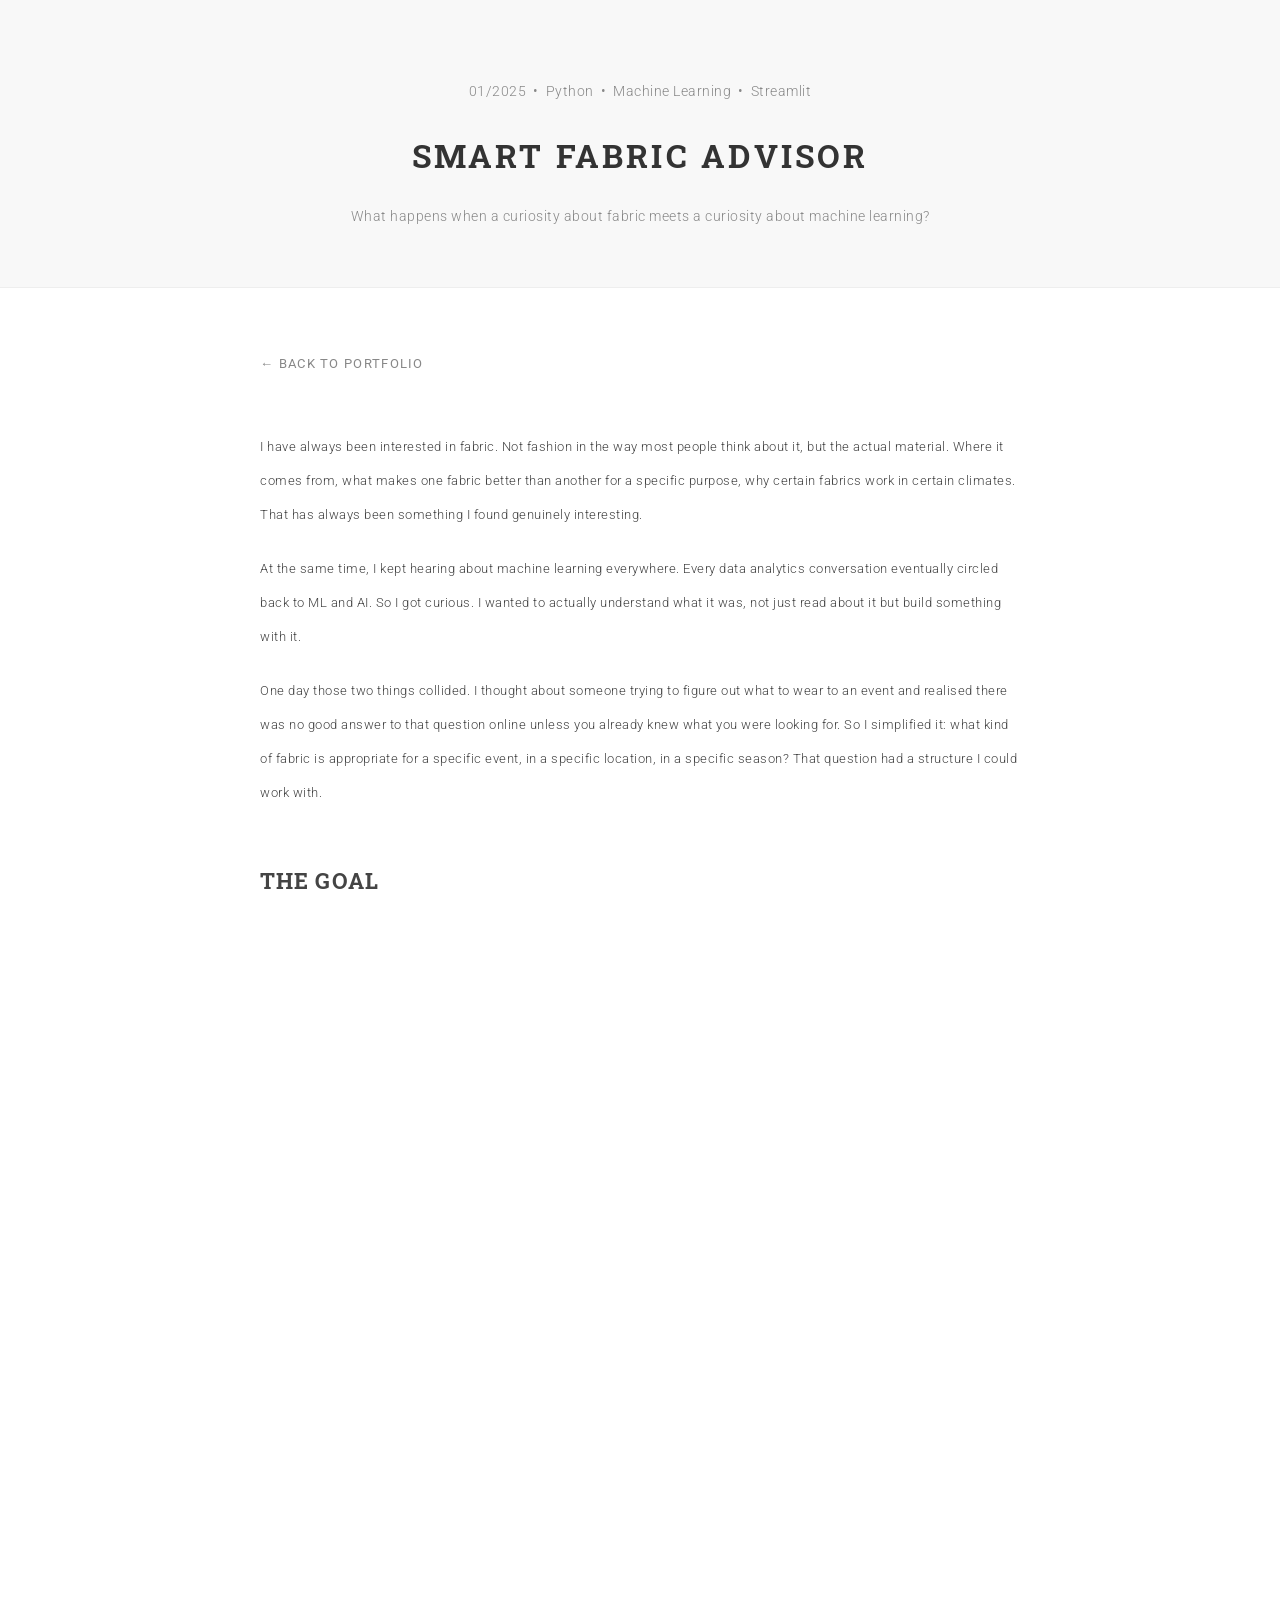
==== smartfabric.html @ 133c4f98 "Add Smart Fabric Advisor blog page" ====
<!DOCTYPE html>
<html lang="en">
<head>
  <meta charset="utf-8">
  <title>Smart Fabric Advisor | Rachel Okoduwa</title>
  <meta content="width=device-width, initial-scale=1" name="viewport">
  <link href="css/bootstrap.min.css" rel="stylesheet">
  <link href="css/style.css" rel="stylesheet">
  <link href="css/responsive.css" rel="stylesheet">
  <link href='https://fonts.googleapis.com/css?family=Roboto+Slab:400,700' rel='stylesheet'>
  <link href='https://fonts.googleapis.com/css?family=Roboto:400,300,500,700' rel='stylesheet'>
  <style>
    body { font-family: 'Roboto', sans-serif; color: #333; background: #fff; }
    .blog-header { background: #f8f8f8; padding: 60px 0 40px 0; text-align: center; border-bottom: 1px solid #eee; }
    .blog-header h1 { font-family: 'Roboto Slab', serif; font-size: 32px; font-weight: 700; text-transform: uppercase; letter-spacing: 0.1em; margin-bottom: 15px; }
    .blog-header .meta { color: #888; font-size: 14px; }
    .blog-content { max-width: 800px; margin: 60px auto; padding: 0 20px; line-height: 1.9; font-size: 16px; color: #444; }
    .blog-content h2 { font-family: 'Roboto Slab', serif; font-size: 22px; font-weight: 700; margin-top: 50px; margin-bottom: 20px; text-transform: uppercase; letter-spacing: 0.05em; }
    .blog-content p { margin-bottom: 20px; }
    .blog-content ul { margin-bottom: 20px; padding-left: 20px; }
    .blog-content ul li { margin-bottom: 10px; }
    .tools-used { background: #f8f8f8; padding: 20px 25px; margin: 30px 0; border-left: 4px solid #333; }
    .tools-used p { margin: 0; font-size: 14px; }
    .finding-box { background: #f8f8f8; padding: 20px 25px; margin: 20px 0; border-left: 4px solid #333; }
    .finding-box p { margin: 0; font-size: 15px; }
    table { width: 100%; border-collapse: collapse; margin: 30px 0; font-size: 14px; }
    th { background: #333; color: #fff; padding: 12px 15px; text-align: left; font-weight: 700; letter-spacing: 0.05em; }
    td { padding: 10px 15px; border-bottom: 1px solid #eee; vertical-align: top; }
    tr:nth-child(even) { background: #f8f8f8; }
    .btn-group { display: flex; gap: 15px; margin-top: 10px; flex-wrap: wrap; }
    .github-btn { display: inline-block; padding: 14px 30px; background-color: #333333; color: #ffffff; text-decoration: none; font-size: 13px; font-weight: 700; letter-spacing: 0.1em; text-transform: uppercase; }
    .github-btn:hover { background-color: #555; color: #fff; text-decoration: none; }
    .github-btn.outline { background-color: transparent; color: #333; border: 2px solid #333; }
    .github-btn.outline:hover { background-color: #333; color: #fff; }
    .back-link { display: inline-block; margin-bottom: 40px; font-size: 13px; color: #888; text-decoration: none; text-transform: uppercase; letter-spacing: 0.1em; }
    .back-link:hover { color: #333; }
    .divider { border: none; border-top: 1px solid #eee; margin: 40px 0; }
  </style>
</head>
<body>

  <div class="blog-header">
    <div class="container">
      <p class="meta">01/2025 &nbsp;&bull;&nbsp; Python &nbsp;&bull;&nbsp; Machine Learning &nbsp;&bull;&nbsp; Streamlit</p>
      <h1>Smart Fabric Advisor</h1>
      <p class="meta">What happens when a curiosity about fabric meets a curiosity about machine learning?</p>
    </div>
  </div>

  <div class="blog-content">
    <a class="back-link" href="index.html">← Back to Portfolio</a>

    <p>
      I have always been interested in fabric. Not fashion in the way most people think about it, but the actual material. Where it comes from, what makes one fabric better than another for a specific purpose, why certain fabrics work in certain climates. That has always been something I found genuinely interesting.
    </p>

    <p>
      At the same time, I kept hearing about machine learning everywhere. Every data analytics conversation eventually circled back to ML and AI. So I got curious. I wanted to actually understand what it was, not just read about it but build something with it.
    </p>

    <p>
      One day those two things collided. I thought about someone trying to figure out what to wear to an event and realised there was no good answer to that question online unless you already knew what you were looking for. So I simplified it: what kind of fabric is appropriate for a specific event, in a specific location, in a specific season? That question had a structure I could work with.
    </p>

    <h2>The Goal</h2>
    <p>
      Build a machine learning model that recommends the most suitable fabric for any occasion based on four inputs: city, season, event type, and weather conditions. Then wrap it in a web app anyone could actually use.
    </p>

    <div class="tools-used">
      <p><strong>Tools used:</strong> Python (pandas, numpy, scikit-learn, matplotlib, seaborn), Streamlit, joblib</p>
      <p style="margin-top: 8px;"><strong>Models compared:</strong> Linear Regression, Random Forest, Gradient Boosting</p>
    </div>

    <h2>Building the Dataset</h2>
    <p>
      There is no publicly available dataset that maps fabrics to events and climates, so I built one from scratch. This was actually one of the most interesting parts of the project because it forced me to think carefully about what actually makes a fabric suitable for a given situation.
    </p>
    <p>
      The dataset was built across five dimensions: 13 fabric types each with properties like breathability, warmth, formality, and water resistance; 12 event types with formality levels and activity requirements; 38 cities mapped to 7 climate zones; summer and winter conditions for each zone. Combining all of these produced 2,496 unique training scenarios.
    </p>
    <p>
      Each scenario was assigned a suitability score from 0 to 100 based on a weighted formula. Temperature comfort carried the most weight at 50% because wearing the wrong fabric for the weather is the most immediately uncomfortable problem. Formality match and activity suitability each carried 20%, and weather protection made up the remaining 10%.
    </p>

    <h2>The Models</h2>
    <p>
      I trained and compared three models to understand how they differed and why one outperformed the others.
    </p>

    <table>
      <tr>
        <th>Model</th>
        <th>Test MAE</th>
        <th>R² Score</th>
        <th>What it told me</th>
      </tr>
      <tr>
        <td>Linear Regression</td>
        <td>10.05</td>
        <td>0.22</td>
        <td>Too simple. Fabric suitability is not a straight line relationship.</td>
      </tr>
      <tr>
        <td>Random Forest</td>
        <td>1.10</td>
        <td>0.99</td>
        <td>Excellent. Builds hundreds of trees independently and averages results.</td>
      </tr>
      <tr>
        <td>Gradient Boosting</td>
        <td>0.46</td>
        <td>0.998</td>
        <td>Best in class. Builds trees sequentially, each correcting the last.</td>
      </tr>
    </table>

    <p>
      The difference between Linear Regression and the other two was stark. A linear model assumes that adding more warmth always improves the score by the same amount regardless of context. But that is not how fabric works. Warmth is great in an Arctic winter and terrible on a Dubai summer beach. The tree-based models captured those interactions naturally.
    </p>

    <p>
      Gradient Boosting edged out Random Forest because of how it learns. Rather than building trees independently, it builds them one at a time and each new tree focuses specifically on the errors the previous ones made. With 200 boosting stages and a learning rate of 0.1, it corrected itself gradually and precisely.
    </p>

    <div class="finding-box">
      <p><strong>Final model accuracy:</strong> 99.81% R² with a mean absolute error of 0.46 points. On average, predictions are off by less than half a point out of 100.</p>
    </div>

    <h2>What the App Does</h2>
    <p>
      The Streamlit app takes three inputs from the user: city, season, and event type. It looks up the climate zone and weather conditions for that city and season, then runs the Gradient Boosting model across all 13 fabrics simultaneously and returns them ranked by suitability score. Each result shows a score, a rating category, and a breakdown of the fabric's key properties.
    </p>
    <p>
      Some examples of what it recommends:
    </p>
    <ul>
      <li>Winter wedding in Yellowknife, Canada at -40°C: Cashmere, Wool, Velvet at the top</li>
      <li>Summer beach outing in Dubai at 40°C: Linen, Cotton, Rayon at the top</li>
      <li>Summer business meeting in Toronto: Polyester, Nylon, Cotton at the top</li>
    </ul>

    <h2>The Hardest Part</h2>
    <p>
      Honestly, the hardest part was also the most enjoyable part. I had never written code this complex before. There were moments where what I was typing looked like complete nonsense to me but the results made sense, which was a strange and genuinely exciting feeling. I had Claude AI teaching me along the way which helped enormously, but the understanding had to come from me. You can not just copy code and call it learning.
    </p>
    <p>
      There was also a compatibility issue that surfaced months later when I tried to run the app again. The model had been saved in Google Colab with one version of numpy and the new environment had a different version. The model file was essentially unreadable. The fix was to retrain the model from scratch in the new environment, which also gave me an opportunity to verify the recommendations were working correctly.
    </p>

    <h2>What I Learned</h2>
    <p>
      I came into this project knowing almost nothing about machine learning. I left it understanding the difference between linear and non-linear models, why ensemble methods outperform simple approaches, how to evaluate a model beyond just looking at accuracy, and how to deploy a working ML application to the web.
    </p>
    <p>
      More than the technical skills though, I learned that consistency matters more than speed. This project took a full week. Some days were slow and frustrating. But showing up every day and building on what I learned the day before is what got it done. I am not a machine learning expert and I am not pretending to be. But I am in a far better place than I was before I started, and that is the whole point.
    </p>

    <hr class="divider">

    <div class="btn-group">
      <a href="https://github.com/rachelokoduwa/smart-fabric-advisor" class="github-btn" target="_blank">View on GitHub</a>
      <a href="https://smart-fabric-advisor-nkvgpduotpdvegvyfqop8a.streamlit.app/" class="github-btn outline" target="_blank">Try the App</a>
    </div>

  </div>

  <script src="js/jquery-1.9.1.min.js"></script>
  <script src="js/bootstrap.min.js"></script>
</body>
</html>
---- css/style.css ----
/*
Template Name: Bodo - Simple One Page Personal
Author: BdgPixel
Author URI:  http://themeforest.net/user/BdgPixel
*/
/* -----------------------------------------------------------
TABLE OF CONTENTS:
--------------------------------------------------------------
1) General
2) Page Loader
3) Helper
4) Header
5) Typography
6) Hero
7) Sections
 7.a) portfolio
 7.b) service
 7.c) experience
 7.d) testimonial
 7.e) blog
 7.f) about
 7.g) contact
 7.h) footer
8) Components
 8.a) skills


-------------------------------------------------------------

------------------------------------------------------------*/
/*-----------------------------------------1) General--------------------------------------------------*/
@font-face {
  font-family: 'Glyphter';
  src: url('../fonts/Glyphter.eot');
  src: url('../fonts/Glyphter?#iefix') format('embedded-opentype'), url('../fonts/Glyphter.woff') format('woff'), url('../fonts/Glyphter.ttf') format('truetype'), url('../fonts/Glyphter.svg#Glyphter') format('svg');
  font-weight: normal;
  font-style: normal;
}
*,
*:after,
*:before {
  -webkit-box-sizing: border-box;
  -moz-box-sizing: border-box;
  -ms-box-sizing: border-box;
  box-sizing: border-box;
}
body,
html {
  left: 0;
  top: 0;
  margin: 0px;
  padding: 0px;
  overflow-x: hidden;
  font-family: 'Roboto', sans-serif;
  height: 100%;
  width: 100%;
}
body {
  color: #2f2f2f;
  font-size: 16px;
  line-height: 1.7;
  background-color: #fff;
}
a {
  color: #2f2f2f;
  text-decoration: none;
  transition: ease .6s;
  -webkit-transition: ease .6s;
  -moz-transition: ease .6s;
  -o-transition: ease .6s;
  -ms-transition: ease .6s;
}
a:hover {
  text-decoration: none;
  color: #818181;
}
a:focus {
  outline: none;
  color: #999999;
  text-decoration: none;
}
iframe {
  border: none;
  width: 100%;
}
img { max-width: 100%; }
*:focus {
  outline: none;
}

/*----------------------------------------- 2) Preloader --------------------------------------------------*/
#preloader {
  position: fixed;
  top: 0;
  left: 0;
  right: 0;
  bottom: 0;
  background-color: #fff;
  z-index: 999999;
}
#status {
  width: 200px;
  height: 200px;
  position: absolute;
  left: 50%;
  top: 50%;
  background-image: url(../images/loader.gif);
  background-repeat: no-repeat;
  background-position: center center;
  text-align: center;
  margin: -40px 0 0 -100px;
}
#status img {
  text-align: center;
  margin-top: -80px;
}

/*----------------------------------------- 3) Helper --------------------------------------------------*/
.no-pad {padding: 0 !important; margin: 0 !important;}
.pad-80 {padding-top: 80px;}
.mar-t-50{margin-top: 50px !important;}
.mar-tm-10{ margin-top: -10px;}

.white-col{
  background: #ffffff;
  padding: none;
}

/*---- span -----*/
.title-small span { position: relative;}
.title-small span:after {
  content: "";
  position: absolute;
  bottom: -20px;
  height: 3px;
  background: #DEDEDE;
  width: 28px;
  left: 0;
}
.title-small-center span {position: relative;}
.title-small-center span:after {
  content: "";
  display: block;
  margin: 0 auto;
  margin-top: 20px;
  height: 3px;
  background: #DEDEDE;
  width: 28px;
  left: 0;
}
/*----- background ------*/
.grey-bg {
  background: #f6f6f6;
  padding: 120px 0;
  display: block;
}
.white-bg {
  background: #ffffff;
  padding: 120px 0;
  display: block;
}
/*-------- content --------*/
.content-detail {
  font-weight: 400;
  margin-top: 70px;
  line-height: 30px;
  font-size: 14px;
  letter-spacing: 0.4px;
}
.content-details {
  font-weight: 400;
  margin-top: 40px;
  line-height: 30px;
  font-size: 14px;
}
.pad-bottom {
  padding-bottom: 80px;
}
.text-detail {
  margin-top: 30px;
  color: #5f5f5f;
}

.listing-item{
  list-style: none;
  display: inline-block;
  width: 100%;
  padding: 0;
  margin: 0;
}

/*----------------------------------------- 4) Header --------------------------------------------------*/
.header {
  width: 100%;
  z-index: 9999;
}
.for-sticky {
  position: fixed;
  z-index: -1;
  bottom: 0;
  width: 100%;
  height: 50px;
  opacity: 0.8;
  z-index: 1;
  top: 0;
  left: 0;
  border-bottom: 1px solid #f1f1f1;
  display: block;
  padding: 0px 15px 5px 15px;
  background: #ffffff;
  -webkit-transition: all 0.3s;
  -moz-transition: all 0.3s;
  -ms-transition: all 0.3s;
  -o-transition: all 0.3s;
  transition: all 0.3s;
}
.logo-nav {
  padding: 6px 0 10px 0;
  -webkit-transition: all 0.3s;
  -moz-transition: all 0.3s;
  -ms-transition: all 0.3s;
  -o-transition: all 0.3s;
  transition: all 0.3s;
  width: 45px;
  display: block;
}
.opacity-nav {
  opacity: 0.8;
  z-index: 2;
}
/*----------- panel ----------*/
.content-wrap {
  -webkit-overflow-scrolling: touch;
  height: 100%;
  width: 100%;
}
.content {
  position: absolute;
  width: 100%;
  height: 100%;
}
.content::before {
  position: fixed;
  top: 0;
  left: 0;
  z-index: 10;
  width: 100%;
  height: 100%;
  background: rgba(0, 0, 0, 0.3);
  content: '';
  opacity: 0;
  -webkit-transform: translate3d(100%, 0, 0);
  transform: translate3d(100%, 0, 0);
  -webkit-transition: opacity 0.4s, -webkit-transform 0s 0.4s;
  transition: opacity 0.4s, transform 0s 0.4s;
  -webkit-transition-timing-function: cubic-bezier(0.7, 0, 0.3, 1);
  transition-timing-function: cubic-bezier(0.7, 0, 0.3, 1);
}
/* Menu Button */
.menu-button {
  width: 34px;
  height: 45px;
  position: fixed;
  right: 0;
  margin-top: 13px;
  margin-right: 35px;
  z-index: 1000;
  padding: 0;
  cursor: pointer;
  background: transparent;
  border: none;
}
.menu-button span {
  display: block;
  position: absolute;
  height: 1px;
  width: 100%;
  background: #2f2f2f;
  border-radius: 9px;
  opacity: 1;
  left: 0;
}
.menu-button span:nth-child(1) {top: 0px;}

.menu-button span:nth-child(2) {top: 9px;}

.menu-button span:nth-child(3) {top: 18px;}
.menu-button:hover {opacity: 0.6;}
/* Close Button */
.close-button {
  width: 1em;
  height: 1em;
  position: absolute;
  right: 1em;
  top: 1em;
  overflow: hidden;
  text-indent: 1em;
  font-size: 0.75em;
  border: none;
  background: transparent;
  color: transparent;
}
.close-button::before,
.close-button::after {
  content: '';
  position: absolute;
  width: 3px;
  height: 100%;
  top: 0;
  left: 50%;
  background: #bdc3c7;
}
.close-button::before {
  -webkit-transform: rotate(45deg);
  transform: rotate(45deg);
}
.close-button::after {
  -webkit-transform: rotate(-45deg);
  transform: rotate(-45deg);
}
/* Menu */
.menu-wrap {
  position: fixed;
  z-index: 1001;
  width: 300px;
  height: 100%;
  right: 0;
  float: right;
  background: #2f2f2f;
  padding: 2.5em 1.5em 0;
  -webkit-transform: translate3d(300px, 0, 0);
  transform: translate3d(300px, 0, 0);
  -webkit-transition: -webkit-transform 0.4s;
  transition: transform 0.4s;
  -webkit-transition-timing-function: cubic-bezier(0.7, 0, 0.3, 1);
  transition-timing-function: cubic-bezier(0.7, 0, 0.3, 1);
}
.menu,
.menu-list {
  height: 100%;     
  overflow-x: auto;
}
.menu-list {
  -webkit-transform: translate3d(0, 100%, 0);
  transform: translate3d(0, 100%, 0);
}
.menu-list a {
  display: block;
  padding: 1.5em 0;
  -webkit-transform: translate3d(0, 500px, 0);
  transform: translate3d(0, 500px, 0);
  color: #a5a5a5;
  position: relative;
}
.menu-list a:hover, .menu-list a:active span {color: #ffffff;}
.menu-list,
.menu-list a {
  -webkit-transition: -webkit-transform 0s 0.4s;
  transition: transform 0s 0.4s;
  -webkit-transition-timing-function: cubic-bezier(0.7, 0, 0.3, 1);
  transition-timing-function: cubic-bezier(0.7, 0, 0.3, 1);
}
.menu a:nth-child(2) {
  -webkit-transform: translate3d(0, 1000px, 0);
  transform: translate3d(0, 1000px, 0);
}
.menu-list a:nth-child(3) {
  -webkit-transform: translate3d(0, 1500px, 0);
  transform: translate3d(0, 1500px, 0);
}
.menu-list a:nth-child(4) {
  -webkit-transform: translate3d(0, 2000px, 0);
  transform: translate3d(0, 2000px, 0);
}
.menu-list a:nth-child(5) {
  -webkit-transform: translate3d(0, 2500px, 0);
  transform: translate3d(0, 2500px, 0);
}
.menu-list a:nth-child(6) {
  -webkit-transform: translate3d(0, 3000px, 0);
  transform: translate3d(0, 3000px, 0);
}
.menu-list a span:nth-last-child(1){
  margin-bottom: 100px;
}
.menu-list a span {
  margin-left: 10px;
  font-weight: 400;
  font-size: 12px;
  letter-spacing: 5px;
  text-transform: uppercase;
  z-index: 2;
  position: absolute;
  margin-bottom: 20px;
  padding: 10px;
}
.menu-list a span:before{
  content: '';
  display: block;
  width: 0;
  height: 2px;
  background: #ffffff;
  -webkit-transition: width .3s ease;
  transition: width .3s ease;
  position: absolute;
  top: 50%;
  left: 0;
  -webkit-transform: translate(0,-50%);
  -ms-transform: translate(0,-50%);
  transform: translate(0,-50%);
  z-index: -1;
}
.menu-list a.active span{
  color: #ffffff !important;
}
.menu-list a.active span:before{
  width: 100%;
}

/* Shown menu */
.show-menu .menu-wrap {
  -webkit-transform: translate3d(0, 0, 0);
  transform: translate3d(0, 0, 0);
  -webkit-transition: -webkit-transform 0.8s;
  transition: transform 0.8s;
  -webkit-transition-timing-function: cubic-bezier(0.7, 0, 0.3, 1);
  transition-timing-function: cubic-bezier(0.7, 0, 0.3, 1);
}
.show-menu .menu-list,
.show-menu .menu-list a {
  -webkit-transform: translate3d(0, 0, 0);
  transform: translate3d(0, 0, 0);
  -webkit-transition: -webkit-transform 0.8s;
  transition: transform 0.8s;
  -webkit-transition-timing-function: cubic-bezier(0.7, 0, 0.3, 1);
  transition-timing-function: cubic-bezier(0.7, 0, 0.3, 1);
}
.show-menu .menu-list a {
  -webkit-transition-duration: 0.9s;
  transition-duration: 0.9s;
}
.show-menu .content::before {
  opacity: 1;
  -webkit-transition: opacity 0.8s;
  transition: opacity 0.8s;
  -webkit-transition-timing-function: cubic-bezier(0.7, 0, 0.3, 1);
  transition-timing-function: cubic-bezier(0.7, 0, 0.3, 1);
  -webkit-transform: translate3d(0, 0, 0);
  transform: translate3d(0, 0, 0);
}

/*----------------------------------------- 5) Typography --------------------------------------------------*/
h1,
h2,
h3,
h4,
h5 {
  letter-spacing: 0.8px;
  font-family: 'Roboto Slab', serif;
}
p {
  letter-spacing: 0.5px;
  font-size: 13px;
  line-height: 34px;
  font-weight: 300;
}
#home h1 {
  line-height: 40px;
  letter-spacing: 0.6px;
}
#home .typed {
  font-weight: 400;
  font-size: 16px;
  line-height: 26px;
  letter-spacing: 1.5px;
  margin: 0 auto;
  opacity: 0.6;
}
.year {
  font-size: 26px;
  font-weight: 500;
  margin-bottom: 10px;
  font-family: 'Roboto', sans-serif;
}
.job {
  font-size: 14px;
  font-weight: 500;
  line-height: 14px;
  letter-spacing: 0.4px;
  text-transform: uppercase;
  color: #cccccc;
}
.company {
  font-size: 12px;
  line-height: 14px;
  border: 1px solid #ececec;
  color: #cccccc;
  padding:8px 10px;
  border-radius: 6px;
  display: inline-block;
  margin-top: 5px;
  font-weight: 400;

}

/*----------------------------------------- 6) Hero --------------------------------------------------*/
#home {
  background: url('../images/hero1.jpeg');
  -webkit-background-size: cover;
  -moz-background-size: cover;
  -o-background-size: cover;
  background-size: cover;
  min-width: 100%;
  min-height: 100%;
  height: 100%;
  width: 100%;
  display: block;
}
.wrap-hero-content{
  width: 100%;
  height: 100%;
  position: absolute;
  top: 0;
  left: 0;
}
.hero-content{
  position: absolute;
  text-align: center;
  min-width: 300px;
  left: 50%;
  top: 50%;
  padding: 65px;
  background: rgba(255, 255, 255, 0.8);
  outline: 4px double #FFFFFF;
  outline-offset: 8px;
  -webkit-transform: translateX(-50%) translateY(-50%);
  transform: translateX(-50%) translateY(-50%);
}

/*mouse*/
.mouse-icon {
  position: absolute;
  border: 2px solid #2f2f2f;
  background: #ffffff;
  opacity: 0.8;
  border-radius: 13px;
  height: 40px;
  width: 30px;
  margin: 0 auto;
  display: block;
  left: 0;
  right: 0;
  bottom: 30px;
  z-index: 100;
}

.mouse-icon .scroll {
  -webkit-animation-name: scrolling;
  -webkit-animation-duration: 1s;
  -webkit-animation-timing-function: linear;
  -webkit-animation-delay: 0s;
  -webkit-animation-iteration-count: infinite;
  -webkit-animation-play-state: running;
  animation-name: scrolling;
  animation-duration: 1s;
  animation-timing-function: linear;
  animation-delay: 0s;
  animation-iteration-count: infinite;
  animation-play-state: running;
}
.mouse-icon .scroll {
  position: relative;
  border-radius: 10px;
  background: #2f2f2f;
  width: 4px;
  height: 8px;
  top: 4px;
  margin-left: auto;
  margin-right: auto;
}

@-webkit-keyframes scrolling  {
  0%   { top:2px;  opacity: 0;}
  30%  { top:8px; opacity: 1;}
  100% { top:16px; opacity: 0;}
}

@keyframes scrolling  {
  0%   { top:2px;  opacity: 0;}
  30%  { top:8px; opacity: 1;}
  100% { top:16px; opacity: 0;}
}


/*----- typed effect ---*/
.typed-cursor{ opacity: 0;}


/*----------------------------------------- 7) Sections --------------------------------------------------*/
/*---------- a. portfolio -----------*/
ul.portfolio-image {
  list-style: none;
  position: relative;
  width: 100%;
  padding: 0;
  margin: 0;
}
ul.portfolio-image li {
  float: left;
  display: block;
  list-style: none;
  position: relative;
  display: inline-block;
  overflow: hidden;
  padding-top: 46%;
}
ul.portfolio-image li:hover {
  cursor: pointer;
}
ul.portfolio-image li:hover img {
  -webkit-filter: grayscale(20%);
  transform: scale(1.15);
}
ul.portfolio-image li:hover .image-bg {opacity: 1;}
ul.portfolio-image li:hover .description-wrap {
  background: rgba(186, 186, 186, 0.6);
}
ul.portfolio-image li img {
  position: absolute;
  width: 100%;
  height: 100%;
  left: 0;
  top: 0;
  -webkit-filter: grayscale(100%);
  transition: filter, transform, 0.5s;
}
ul.portfolio-image li .decription-wrap {
  position: absolute;
  width: 100%;
  height: 100%;
  top: 0;
  left: 0;
  background: rgba(242, 242, 242, 0.4);
  padding: 20px;
  transition: background, 0.5s;
}
ul.portfolio-image li .image-bg {
  color: #2f2f2f;
  background: #ffffff;
  background: rgba(255, 255, 255, 0.9);
  font-size: 14px;
  text-transform: uppercase;
  width: 100%;
  height: 100%;
  display: inline-block;
  -ms-transform: translate(-50%, -50%); /* IE 9 */
  -webkit-transform: translate(-50%, -50%); /* Chrome, Safari, Opera */
  transform: translate(-50%, -50%);
  top: 50%;
  left: 50%;
  padding: 10px 0;
  position: relative;
  margin: 0 auto;
  text-align: center;
  opacity: 0;
  transition: opacity, 0.5s;
  letter-spacing: 1.5px;
  font-weight: 300;
  color: transparent;
}
ul.portfolio-image li .desc{
  position: absolute;
  z-index: 1;
  top: 45%;
  left: 0;
  display: table-cell;
  right: 0;
  text-align: center;
  color: #2f2f2f;
  font-size: 14px;
  font-weight: 700;
}


/*---------- b. service -----------*/
.icon-use {
  font-family: 'Glyphter';
  font-size: 30px;
  line-height: 20px;
  color: #818181;
  margin: 0;
}
.head-sm {
  font-size: 13px;
  letter-spacing: 1.5px;
  text-transform: uppercase;
  margin-top: 10px;
  margin-bottom: 20px;
  font-family: 'Roboto', sans-serif;
  font-weight: 700;
}
.text-grey {
  color: #434343;
  line-height: 26px;
  margin-bottom: 60px;
}
/*---------- c. experience -----------*/
.wrap-card {
  position: relative;
  box-shadow: 0px 0px 0px #818181;
  transition: all 0.2s ease 0s;
  -webkit-transform: translateY(0px) translateX(0px);
}
.wrap-card:before,
.wrap-card:after {
  display: inline-block;
  position: absolute;
  content: " ";
  width: 100%;
  height: 3px;
  background: #818181;
  -webkit-transform: scaleX(0);
  transition: all 0.2s ease;
}
.wrap-card:before {
  top: 0;
  left: 0;
  -webkit-transform-origin: 0 0;
}
.wrap-card:after {
  bottom: 0;
  left: 0;
  -webkit-transform-origin: 100% 0;
}
.wrap-card:hover {
  box-shadow: 20px 20px 0px #818181;
  -webkit-transform: translateY(-10px) translateX(-10px);
  transition: all 0.2s ease 0.4s;
}
.wrap-card:hover:after,
.wrap-card:hover:before {
  -webkit-transform: scaleX(1);
}
.card {
  background: #ffffff;
  padding: 30px 35px 45px 35px;
  margin-bottom: 30px;
  border: 1px solid rgba(129, 129, 129, 0.1);
}
.card:before,
.card:after {
  display: inline-block;
  position: absolute;
  content: " ";
  width: 3px;
  height: 100%;
  background: #818181;
  -webkit-transform: scaleY(0);
  transition: all 0.2s ease 0.2s;
}
.card:before {
  top: 0;
  left: 0;
  -webkit-transform-origin: 0 100%;
}
.card:after {
  top: 0;
  right: 0;
  -webkit-transform-origin: 0 0;
}
.card:hover:after,
.card:hover:before {
  -webkit-transform: scaleY(1);
}
/*---------- d. testimonial -----------*/
#testimonial {
  background-image: url(../images/testimonial-bg.jpg);
  -webkit-background-size: cover;
  -moz-background-size: cover;
  -o-background-size: cover;
  background-size: cover;
  background-repeat: no-repeat;
  position: relative;
  padding: 0;
  margin: 0;
  width: 100%;
  height: 550px;
}
.list-testimonial {
  display: block;
  width: 100%;
}
.list-testimonial .content-testimonial {
  text-align: center;
  color: #ffffff;
}
.list-testimonial .content-testimonial .testi {
  font-size: 16px;
  line-height: 46px;
  letter-spacing: 2px;
}
.list-testimonial .content-testimonial .people {
  font-size: 14px;
  margin-top: 30px;
  letter-spacing: 2px;
  color: #B7B7B7;
  font-weight: 700;
}
.mask-testimonial{
  background-color: rgba(47, 47, 47, 0.7);
  height: 100%;
  left: 0;
  position: absolute;
  top: 0;
  width: 100%;
}
.wrap-testimonial{
  z-index: 1;
  position: relative;
}
/*-------------- e. blog -------------*/
.grid {
  display: grid;
  grid-template-columns: repeat(3, 1fr);
  gap: 30px;
  margin-top: 60px;
}

.grid:after {
  display: none;
}

.grid-item {
  width: 100%;
  float: none;
  overflow: hidden;
  margin-bottom: 0;
}
.grid-item .wrap-article {
  border: 1px solid rgba(129, 129, 129, 0.1);
  background: #ffffff;
  padding: 30px 20px;
  display: flex;
  flex-direction: column;
  min-height: 450px;
}
.grid-item .wrap-article img {
  text-align: center;
  display: block;
  margin: 0 auto;
  width: 100%;
  height: 200px;
  object-fit: cover;
}
.grid-item .wrap-article .img-circle {
  width: 133px;
  height: 133px;
}
.grid-item .wrap-article .fancy {
  line-height: 0.5;
  text-align: center;
  font-size: 16px;
  margin-top: 40px;
  color: #818181;
}
.grid-item .wrap-article .fancy span {
  display: inline-block;
  position: relative;
}
.grid-item .wrap-article .fancy span:before,
.grid-item .wrap-article .fancy span:after {
  content: "";
  margin-top: 1px;
  position: absolute;
  height: 5px;
  border-top: 1px solid #dedede;
  top: 0;
  width: 60%;
}
.grid-item .wrap-article .fancy span:before {
  right: 100%;
  margin-right: 5px;
}
.grid-item .wrap-article .fancy span:after {
  left: 100%;
  margin-left: 5px;
}
.grid-item .wrap-article .title {
  font-size: 16px;
  padding: 0 10px 0 10px;
  text-align: center;
  letter-spacing: 0.1;
  line-height: 26px;
  text-transform: uppercase;
  font-weight: 700;
  min-height: 60px;
}
.grid-item .wrap-article .title:after {
  content: "";
  display: block;
  margin: 0 auto;
  bottom: -20px;
  height: 1px;
  background: #dedede;
  width: 48px;
  left: 0;
  margin-top: 30px;
}
.grid-item .wrap-article .content-blog {
  margin-top: 30px;
  padding: 0 10px 0 10px;
  text-align: justify;
  color: #5f5f5f;
  flex: 1;
}
.btn-read-more {
  display: block;
  margin-top: auto;
  padding: 10px 0;
  background-color: transparent;
  color: #333333;
  text-decoration: none;
  font-size: 13px;
  font-weight: 700;
  letter-spacing: 0.1em;
  text-transform: uppercase;
  text-align: center;
  border-top: 1px solid #dedede;
}
.btn-read-more:hover {
  background-color: #555555;
  color: #ffffff;
  text-decoration: none;
}

/*---------- f. quote -----------*/
#about{
  min-height: 650px;
  display: inline-block;
  width: 100%;
}
.bg-about {
  background: url('../images/Rach.jpg');
  -webkit-background-size: cover;
  -moz-background-size: cover;
  -o-background-size: cover;
  background-size: cover;
  background-repeat: no-repeat;
  position: relative;
  padding: 0;
  margin: 0;
  min-height: 660px;
  width: 100%;
  height: 100%;
  float: left;
}
.wrap-about {
  height: 100%;
  width: 100%;
  position: relative;
  display: block;
  min-height: 480px;
}
.wrap-about .w-content{
  position: absolute;
  left: 50%;
  top: 50%;
  transform: translateX(-50%) translateY(-50%);
  -webkit-transform: translateX(-50%) translateY(-50%);
  -moz-transform: translateX(-50%) translateY(-50%);
  -ms-transform: translateX(-50%); 
}

.wrap-about .w-content td{
  font-size: 13px;
  font-weight: 300;
}
.wrap-about .w-content td.title{
  padding-right: 10px;
  font-weight: 500;
}
.wrap-about .w-content td.break{
  padding-right: 15px;
}
.wrap-about .w-content tr{
  height: 35px;
}
.wrap-about .head-about {
  font-size: 13px;
  line-height: 34px;
  letter-spacing: 0.5px;
  font-weight: 300;
}
.wrap-about .name {
  margin: 40px 0 20px 0;
  font-size: 14px;
}
/*---------- g. contact -----------*/
#contact {padding: 120px 0 200px 0;}
#contact form {
  margin-top: 25px;
}
#contact .slider-masks {
  background-color: rgba(129, 129, 129, 0.7);
  height: 100%;
  left: 0;
  position: absolute;
  top: 0;
  width: 100%;
}
#contact .group {
  position: relative;
  margin-bottom: 65px;
}
#contact input,
#contact textarea {
  font-size: 13px;
  padding: 10px 10px 10px 5px;
  display: block;
  width: 100%;
  border: none;
  border-bottom: 1px solid #2b2b2b;
  background: transparent;
  color: #969696;
  font-size: 13px;
}
#contact input:focus,
#contact textarea:focus {
  outline: none;
  border-bottom: none;
}
#contact label {
  color: #2b2b2b;
  font-size: 14px;
  font-weight: normal;
  position: absolute;
  pointer-events: none;
  left: 5px;
  top: 10px;
  transition: 0.2s ease all;
  -moz-transition: 0.2s ease all;
  -webkit-transition: 0.2s ease all;
}
#contact input:focus ~ label,
#contact input:valid ~ label,
#contact textarea:focus ~ label,
#contact textarea:valid ~ label {
  top: -25px;
  font-size: 12px;
  color: #818181;
}
#contact .bar {
  position: relative;
  display: block;
  width: 100%;
}
#contact .bar:before,
#contact .bar:after {
  content: '';
  height: 2px;
  width: 0;
  bottom: 1px;
  position: absolute;
  background: #818181;
  transition: 0.2s ease all;
  -moz-transition: 0.2s ease all;
  -webkit-transition: 0.2s ease all;
}
#contact .bar:before {
  left: 50%;
}
#contact .bar:after {
  right: 50%;
}
#contact input:focus ~ .bar:before,
#contact input:focus ~ .bar:after,
#contact textarea:focus ~ .bar:after,
#contact textarea:focus ~ .bar:before {
  width: 50%;
}
#contact .highlight {
  position: absolute;
  height: 60%;
  width: 100%;
  top: 25%;
  left: 0;
  pointer-events: none;
  opacity: 0.5;
}
#contact input:focus ~ .highlight,
#contact textarea:focus ~ .highlight {
  -webkit-animation: inputHighlighter 0.3s ease;
  -moz-animation: inputHighlighter 0.3s ease;
  animation: inputHighlighter 0.3s ease;
}
#contact input[type=submit] {
  border: 1px solid #2b2b2b !important;
  color: #2b2b2b;
  padding: 10px;
  font-weight: 700;
  letter-spacing: 0.9px;
  text-transform: uppercase;
  transition: 0.2s ease all;
  -moz-transition: 0.2s ease all;
  -webkit-transition: 0.2s ease all;
}
#contact input[type=submit]:hover {
  background: #2b2b2b;
  color: #ffffff;
}
@-webkit-keyframes inputHighlighter {
  from {
    background: #5264AE;
  }
  to {
    width: 0;
    background: transparent;
  }
}
@-moz-keyframes inputHighlighter {
  from {
    background: #818181;
  }
  to {
    width: 0;
    background: transparent;
  }
}
@keyframes inputHighlighter {
  from {
    background: #818181;
  }
  to {
    width: 0;
    background: transparent;
  }
}
/*-------------- h. footer ------------------*/
.footer-top{
  width: 100%;
  text-align: center;
  color: #cccccc;
  display: table;
}

.socials{
  width: 100%;
  margin: 0;
  padding: 0;
}

.socials * {
  box-sizing: border-box;
  -webkit-transition: all 0.35s ease;
  transition: all 0.35s ease;
}

.socials li {
  display: inline-block;
  list-style: outside none none;
  float: left;
  overflow: hidden;
  width: 33.33333%;
  font-size: 13px;
}

.socials a {
  padding: 0.3em 0.8em;
  color: rgba(255, 255, 255, 0.7);
  position: relative;
  display: inline-block;
  letter-spacing: 1px;
  margin: 0;
  text-decoration: none;
  padding: 25px 0;
  width: 100%;
}

.socials a:before,
.socials a:after {
  position: absolute;
  -webkit-transition: all 0.35s ease;
  transition: all 0.35s ease;
}

.socials a:before {
  bottom: 100%;
  display: block;
  height: 3px;
  width: 100%;
  content: "";
}

.socials a:after {
  padding: 0.3em 0.8em;
  position: absolute;
  bottom: 100%;
  left: 0;
  content: attr(data-hover);
  color: white;
  white-space: nowrap;
  width: 100%;
  padding: 25px 0;
}

.socials li:hover a,
.socials .current a {
  transform: translateY(100%);
}

.linkedin{
  background: #969696;
  /*padding: 20px 0;*/
}
.linkedin a:after{
  background-color: #0077B5;
}
.tableau{
  background: #ABABAB;
}
.tableau a:after{
  background-color: #00A1E0;
}
.github{
  background: #d8d8d8;
}
.github a:after{
  background: #000000;
}

.footer-bottom{
  width: 100%;
  background: #2f2f2f;
  padding: 80px 0;
  color: #636363;
}


/*----------------------------------------- 8) Component --------------------------------------------------*/
/*---------------- a. Skills ----------------*/
.skillst {margin-top: 30px;}
.skillst .skillbar {
  width: 100%;
  height: 10px;
  background-color: #f6f6f6;
  position: relative;
  margin-bottom: 60px;
  padding: 2px;
  box-sizing: border-box;
}
.skillst .count-bar {
  width: 100%;
  height: 5px;
  width: 0px;
  position: relative;
}
.skillst .count-bar {background-color: #818181;}
.skillst .count-bar span{ font-size: 12px;}
.skillst .title {
  position: absolute;
  line-height: 25px;
  top: -35px;
  left: 0;
  padding-left: 10px;
  font-size: 12px !important;
}
.skillst .count-bar .count {
  position: absolute;
  line-height: 18px;
  top: -28px;
  right: -20px;
  width: 40px;
  height: 18px;
  color: #fff;
  text-align: center;
  background-color: #2f2f2f;
}
.skillst .count-bar .count span {
  position: relative;
  display: block;
}
.skillst .count-bar .count span:after {
  position: absolute;
  left: 50%;
  margin-left: -4px;
  top: 18px;
  content: "";
  border-left: 4px solid transparent;
  border-right: 4px solid transparent;
}
.skillst .count-bar .count { background-color: #818181;}
.skillst .count-bar .count span:after { border-top: 4px solid #818181;}
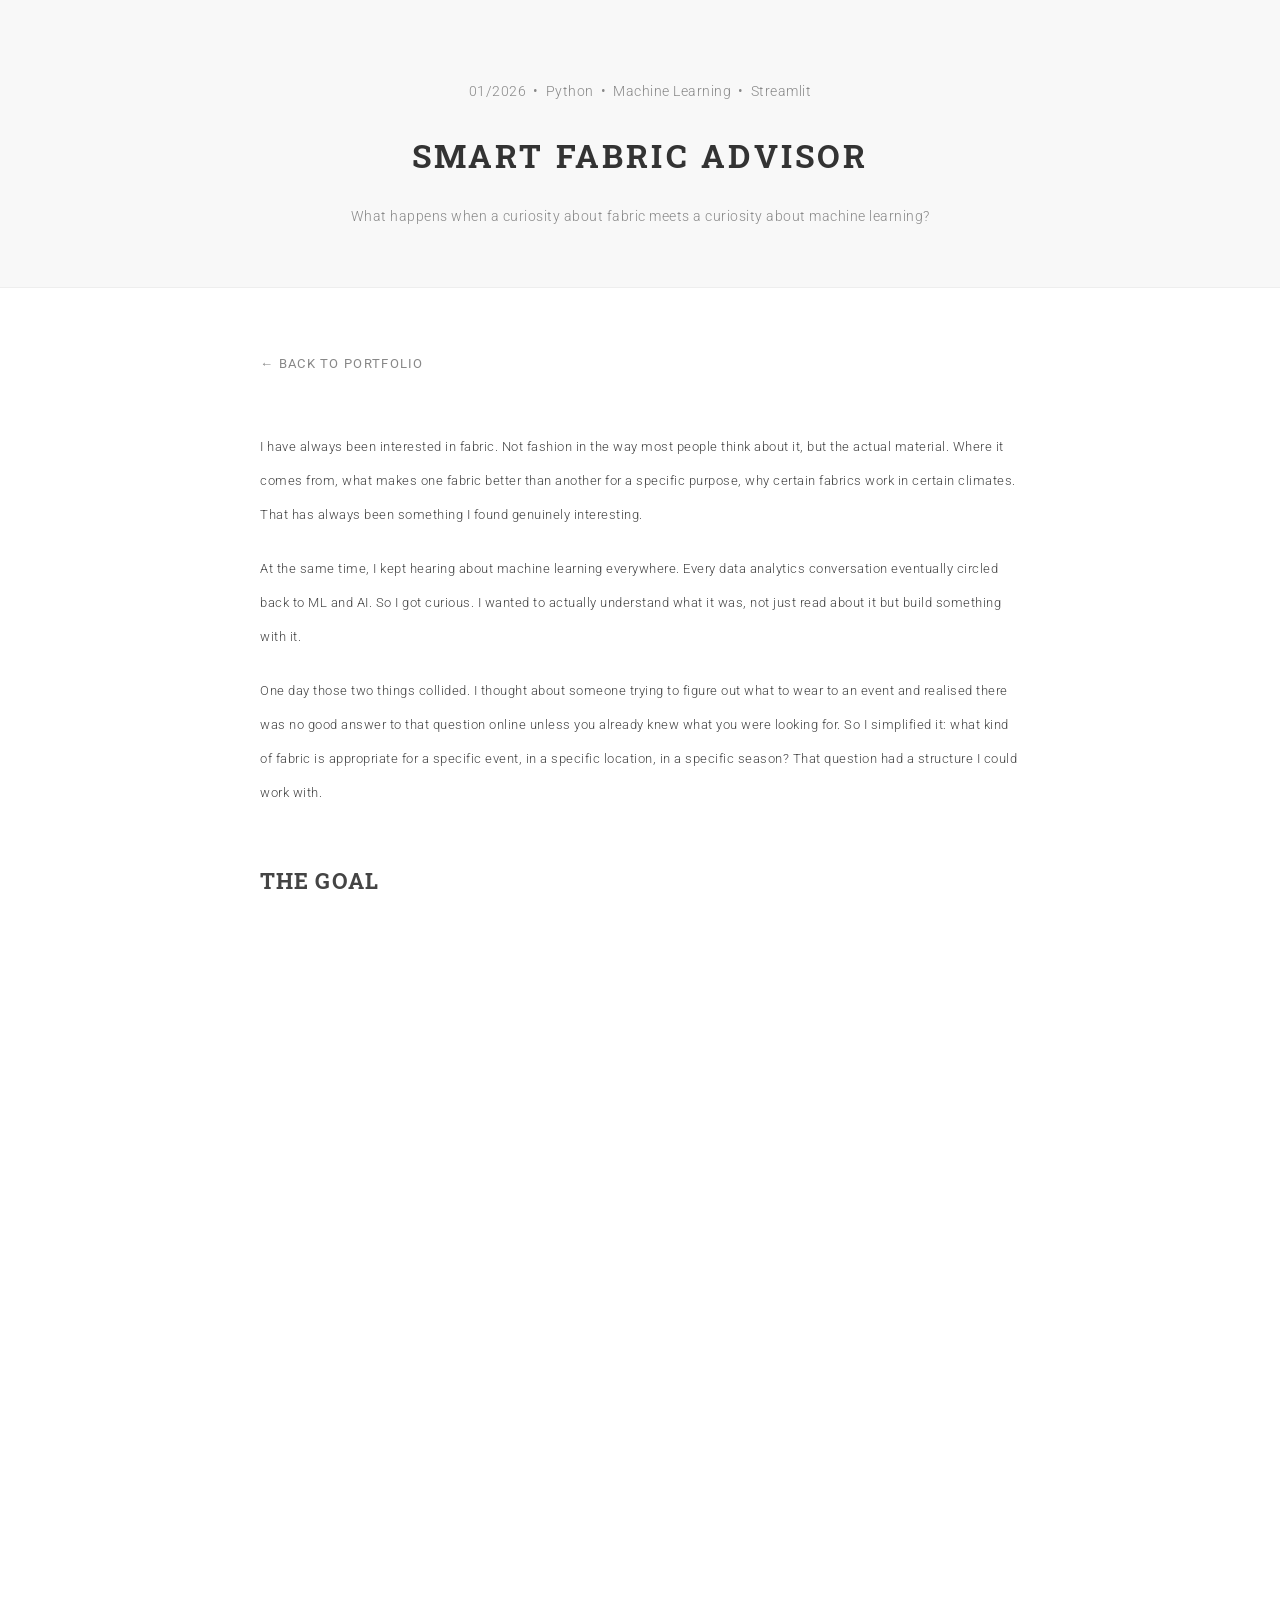
==== commit 7c891198: "Update projects grid - Rearrange cards and update text in blog post" ====
--- a/smartfabric.html
+++ b/smartfabric.html
@@ -41,7 +41,7 @@
 
   <div class="blog-header">
     <div class="container">
-      <p class="meta">01/2025 &nbsp;&bull;&nbsp; Python &nbsp;&bull;&nbsp; Machine Learning &nbsp;&bull;&nbsp; Streamlit</p>
+      <p class="meta">01/2026 &nbsp;&bull;&nbsp; Python &nbsp;&bull;&nbsp; Machine Learning &nbsp;&bull;&nbsp; Streamlit</p>
       <h1>Smart Fabric Advisor</h1>
       <p class="meta">What happens when a curiosity about fabric meets a curiosity about machine learning?</p>
     </div>
